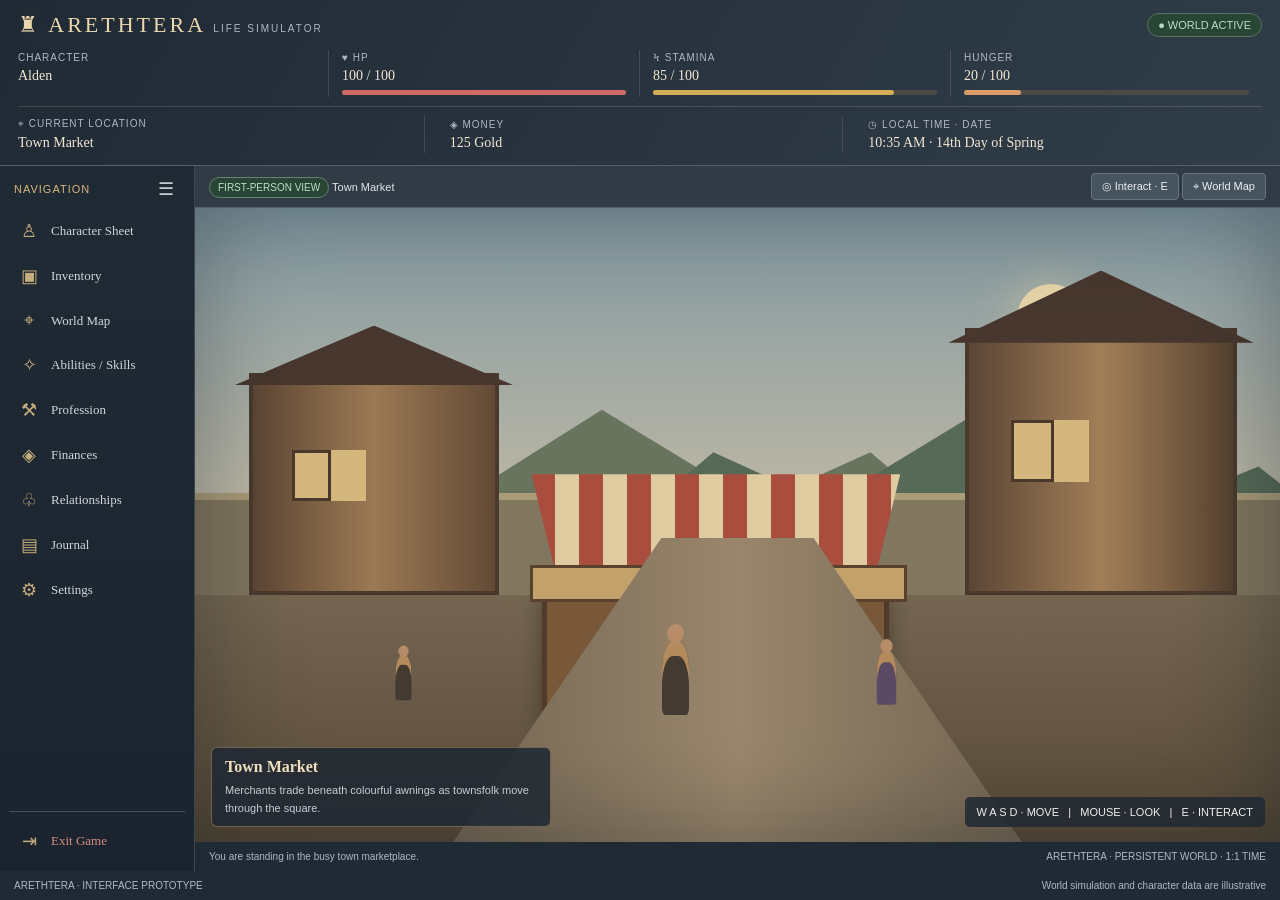
==== interface/index.html @ 434f33f5 "Initial Game Interface" ====
<!doctype html>
<html lang="en">
<head>
<meta charset="utf-8"><meta name="viewport" content="width=device-width,initial-scale=1">
<title>Arethtera — Interface Prototype</title>
<style>
:root{--bg:#1c2631;--panel:#293542;--gold:#d5b77b;--paper:#d8c49d;--ink:#493a29;--muted:#aeb8c3}
*{box-sizing:border-box}body{margin:0;background:#111820;color:#eee;font-family:Georgia,serif}button{font:inherit;cursor:pointer}
.app{height:100vh;min-height:600px;display:flex;flex-direction:column;overflow:hidden}
header{background:linear-gradient(120deg,#202a35,#303d49);padding:12px 18px;border-bottom:1px solid #53606c;z-index:2}
.brandrow,.row,.bottom,.navtop,.toolbar,.panelhead{display:flex;align-items:center;justify-content:space-between;gap:12px}
.brand{font-size:22px;letter-spacing:3px;color:#ead7ad}.brand small{font:10px Arial;color:#aeb8c3;letter-spacing:2px}
.active{font:11px Arial;color:#b9dfc2;border:1px solid #54735d;background:#294536;border-radius:20px;padding:5px 10px}
.stats{display:grid;grid-template-columns:repeat(4,1fr);margin-top:12px}.stats.bottom{grid-template-columns:repeat(3,1fr);border-top:1px solid #ffffff20;padding-top:9px;margin-top:9px}
.stat{padding:2px 13px;border-right:1px solid #ffffff20;min-width:0}.stat:first-child{padding-left:0}.stat:last-child{border:0}
.label{font:10px Arial;letter-spacing:1px;color:#aeb8c3;text-transform:uppercase;margin-bottom:5px}.value{font-size:14px;color:#f2e7d2;white-space:nowrap;overflow:hidden;text-overflow:ellipsis}
.meter{height:5px;background:#4a4b45;border-radius:9px;margin-top:6px}.meter i{display:block;height:100%;border-radius:9px}.hp{width:100%;background:#cf6a66}.stam{width:85%;background:#d4ad57}.hun{width:20%;background:#d99c66}
.layout{display:flex;flex:1;min-height:0}.sidebar{width:195px;flex:0 0 195px;background:linear-gradient(#202a35,#1b242e);padding:9px;display:flex;flex-direction:column;border-right:1px solid #3b4651;transition:.2s}.sidebar.collapsed{width:60px;flex-basis:60px}
.navtop{height:35px;padding:0 5px 8px;color:var(--gold);font:11px Arial;letter-spacing:1px}.navtop button{background:none;color:#c4ccd3;border:0;font-size:18px}
nav{display:flex;flex-direction:column;gap:3px}.navbtn{display:flex;align-items:center;gap:12px;width:100%;padding:10px;color:#d0d6dc;background:none;border:0;border-radius:5px;text-align:left;font-size:13px;white-space:nowrap}.navbtn .ico{width:20px;text-align:center;color:#c5ad7c;font:18px Arial}.navbtn:hover{background:#3a4652}.navbtn.selected{background:#465460;color:#f0d9ac;box-shadow:inset 3px 0 var(--gold)}
.collapsed .navlabel,.collapsed .navtitle{display:none}.collapsed .navbtn{justify-content:center;padding:11px 4px}.exit{margin-top:auto;border-top:1px solid #46515c;padding-top:8px}.exit button{color:#d58b83}
.main{flex:1;min-width:0;display:flex;flex-direction:column;background:#29343e;position:relative}.toolbar{height:42px;flex:0 0 42px;background:#303b46;padding:0 14px;border-bottom:1px solid #53606c;font:11px Arial;color:#e0e5e9}
.pill{font:10px Arial;border:1px solid #66816e;color:#b9dfc2;background:#294536;padding:4px 8px;border-radius:20px}.toolbar button,.small{background:#465460;color:#edf0f2;border:1px solid #66737e;border-radius:4px;padding:6px 10px;font-size:11px}
.scene{position:relative;flex:1;min-height:220px;overflow:hidden;background:linear-gradient(#8b9da4 0%,#c4bba5 42%,#81735d 43%,#574936 100%)}
.sky{position:absolute;inset:0 0 47%;background:linear-gradient(#8299a2,#c4bba5)}.sun{position:absolute;top:12%;right:18%;width:68px;height:68px;border-radius:50%;background:#e5d3a8;box-shadow:0 0 50px #f4dba477}
.hill{position:absolute;bottom:43%;width:75%;height:28%;background:#68745d;clip-path:polygon(0 100%,16% 42%,30% 68%,50% 10%,69% 63%,83% 34%,100% 100%)}.hill.r{right:-10%;transform:scaleX(-1);background:#566a57}
.wall{position:absolute;bottom:39%;width:100%;height:16%;background:#81765e;border-top:7px solid #a99a78}
.house{position:absolute;bottom:39%;left:5%;width:23%;height:35%;background:linear-gradient(90deg,#5d4634,#9b7953,#634a36);border:4px solid #493a2d}.house:before{content:"";position:absolute;left:-8%;top:-24%;width:116%;height:28%;background:#47372e;clip-path:polygon(0 100%,50% 0,100% 100%)}
.house.right{left:auto;right:4%;width:25%;height:42%;background:linear-gradient(90deg,#5b4535,#a17e57,#584331)}
.window{position:absolute;top:34%;left:16%;width:16%;height:24%;background:#d4b77c;border:3px solid #49382b;box-shadow:35px 0 #d4b77c}
.awning{position:absolute;bottom:39%;left:31%;width:34%;height:19%;background:repeating-linear-gradient(90deg,#a94e3f 0 24px,#e0cba1 24px 48px);clip-path:polygon(0 0,100% 0,92% 100%,8% 100%);border-bottom:5px solid #4c3728}
.stall{position:absolute;bottom:20%;left:32%;width:32%;height:20%;background:#79583a;border:5px solid #503a29;box-shadow:0 10px 18px #24180f77}.stall:before{content:"";position:absolute;left:-5%;top:-24%;width:110%;height:26%;background:#c2a16b;border:3px solid #5a412e}
.road{position:absolute;bottom:-22%;left:15%;width:70%;height:70%;background:linear-gradient(90deg,#665b4b,#99866b 50%,#665b4b);clip-path:polygon(40% 0,60% 0,100% 100%,0 100%)}
.person{position:absolute;bottom:20%;width:27px;height:74px;border-radius:40% 40% 10% 10%;background:#433a31;box-shadow:inset 0 15px #b38a5c}.person:before{content:"";position:absolute;top:-17px;left:5px;width:17px;height:19px;border-radius:50%;background:#b88c68}.p1{left:43%}.p2{right:35%;transform:scale(.72);background:#5b4a64}.p3{left:18%;transform:scale(.6)}
.vignette{position:absolute;inset:0;box-shadow:inset 0 0 100px #10182066;pointer-events:none}
.loccard{position:absolute;left:16px;bottom:15px;background:#202833dc;border:1px solid #d5b77b66;border-radius:6px;padding:10px 13px;max-width:340px}.loccard strong{display:block;color:#f0dfbd;margin-bottom:4px}.loccard span{font:11px Arial;color:#c5cdd4}
.hint{position:absolute;right:15px;bottom:15px;background:#202833d9;padding:9px 12px;border-radius:5px;font:11px Arial}
.scenefoot,.footer{background:#202a35;padding:9px 14px;display:flex;justify-content:space-between;gap:10px;color:#aeb8c3;font:10px Arial}
.overlay{position:absolute;inset:0;background:#080c11a8;backdrop-filter:blur(3px);display:flex;align-items:center;justify-content:center;padding:3vh 3vw;z-index:4}.panel{width:min(76%,1000px);height:min(76%,760px);min-height:340px;background:linear-gradient(135deg,#e0cda8,#cdb88e);color:var(--ink);border:8px solid #493829;outline:2px solid #b99b64;box-shadow:0 20px 70px #000b,inset 0 0 35px #8e714033;display:flex;flex-direction:column;padding:19px;position:relative}.panel:before{content:"";position:absolute;inset:6px;border:1px solid #987b50;pointer-events:none}
.panelhead{border-bottom:1px solid #9e865d;padding-bottom:12px;position:relative;z-index:1}.ptitle{font-size:23px}.psub{font:11px Arial;color:#786348;margin-top:4px}.close{background:#57432e;color:#f2dfba;padding:7px 12px;border:0;border-radius:3px}
.panelbody{overflow:auto;padding:14px 5px;position:relative;z-index:1}.card{background:#c4ad7e;border:1px solid #9e865d;padding:13px;margin:7px 0}.card h3{margin:0 0 7px;font-size:15px}.card p{font-size:13px;line-height:1.5;color:#59472f}.grid{display:grid;grid-template-columns:repeat(2,minmax(0,1fr));gap:10px}
.map{position:absolute;inset:0;background:#cdb98f;color:#493a29;z-index:6;padding:18px;display:flex;flex-direction:column}.maphead{display:flex;justify-content:space-between;align-items:center;border-bottom:1px solid #907951;padding-bottom:12px}.maptitle{font-size:24px}.mapcanvas{position:relative;flex:1;margin:14px 0;background:radial-gradient(ellipse at 48% 45%,#e1d1a9,#c5ad7d 70%,#ad956b);border:3px solid #806847;overflow:hidden;min-height:250px}
.mapcanvas svg{width:100%;height:100%;position:absolute;inset:0}.place{position:absolute;background:#59432d;color:#f4e5c7;border:1px solid #3f2d1e;padding:7px 10px;border-radius:3px;font-size:12px}.place:hover{background:#80623d}.legend{font:11px Arial;color:#59472f;display:flex;gap:18px;flex-wrap:wrap}
.toast{position:absolute;top:12px;left:50%;transform:translateX(-50%);z-index:9;background:#202833ed;color:#f1dfbd;border:1px solid var(--gold);padding:10px 16px;border-radius:5px;font:12px Arial;display:none}.toast.show{display:block}
[hidden]{display:none!important}
@media(max-width:700px){header{padding:9px}.brand{font-size:17px}.brand small{display:none}.stat{padding:2px 6px}.label{font-size:8px}.value{font-size:11px}.sidebar{width:55px;flex-basis:55px;padding:7px 4px}.sidebar .navlabel,.sidebar .navtitle{display:none}.sidebar .navbtn{justify-content:center;padding:10px 3px}.panel{width:96%;height:88%;padding:13px;border-width:5px}.grid{grid-template-columns:1fr}.hint{display:none}}
</style>
</head>
<body>
<div class="app">
<header>
 <div class="brandrow"><div class="brand">♜ ARETHTERA <small>LIFE SIMULATOR</small></div><span class="active">● WORLD ACTIVE</span></div>
 <div class="stats">
  <div class="stat"><div class="label">Character</div><div class="value">Alden</div></div>
  <div class="stat"><div class="label">♥ HP</div><div class="value">100 / 100</div><div class="meter"><i class="hp"></i></div></div>
  <div class="stat"><div class="label">ϟ Stamina</div><div class="value">85 / 100</div><div class="meter"><i class="stam"></i></div></div>
  <div class="stat"><div class="label">Hunger</div><div class="value">20 / 100</div><div class="meter"><i class="hun"></i></div></div>
 </div>
 <div class="stats bottom">
  <div class="stat"><div class="label">⌖ Current Location</div><div class="value" id="locationHeader">Town Market</div></div>
  <div class="stat"><div class="label">◈ Money</div><div class="value">125 Gold</div></div>
  <div class="stat"><div class="label">◷ Local Time · Date</div><div class="value" id="clock">10:35 AM · 14th Day of Spring</div></div>
 </div>
</header>
<div class="layout">
<aside class="sidebar" id="sidebar">
 <div class="navtop"><span class="navtitle">NAVIGATION</span><button id="collapse" title="Collapse navigation">☰</button></div>
 <nav id="nav"></nav>
 <div class="exit"><button class="navbtn" data-menu="Exit Game"><span class="ico">⇥</span><span class="navlabel">Exit Game</span></button></div>
</aside>
<main class="main">
 <div class="toolbar"><div><span class="pill">FIRST-PERSON VIEW</span> <span id="sceneLocation">Town Market</span></div><div><button id="interact">◎ Interact · E</button> <button id="mapBtn">⌖ World Map</button></div></div>
 <section class="scene" aria-label="Illustrative medieval marketplace scene">
  <div class="sky"></div><div class="sun"></div><div class="hill"></div><div class="hill r"></div><div class="wall"></div>
  <div class="house"><span class="window"></span></div><div class="house right"><span class="window"></span></div><div class="awning"></div><div class="stall"></div><div class="road"></div>
  <div class="person p1"></div><div class="person p2"></div><div class="person p3"></div><div class="vignette"></div>
  <div class="loccard"><strong id="locationTitle">Town Market</strong><span id="locationDescription">Merchants trade beneath colourful awnings as townsfolk move through the square.</span></div>
  <div class="hint">W A S D · MOVE &nbsp; | &nbsp; MOUSE · LOOK &nbsp; | &nbsp; E · INTERACT</div>
 </section>
 <div class="scenefoot"><span id="status">You are standing in the busy town marketplace.</span><span>ARETHTERA · PERSISTENT WORLD · 1:1 TIME</span></div>
</main>
</div>
<div class="footer"><span>ARETHTERA · INTERFACE PROTOTYPE</span><span>World simulation and character data are illustrative</span></div>
<div class="toast" id="toast"></div>
<div class="overlay" id="overlay" hidden><section class="panel"><div class="panelhead"><div><div class="ptitle" id="panelTitle"></div><div class="psub">THE RECORDS OF YOUR LIFE IN ARETHTERA</div></div><button class="close" id="closePanel">✕ Close</button></div><div class="panelbody" id="panelBody"></div></section></div>
<div class="map" id="map" hidden>
 <div class="maphead"><div><div class="maptitle">✥ World Map</div><div class="psub">Known roads and major settlements · Select a destination to inspect</div></div><button class="close" id="closeMap">✕ Return to World</button></div>
 <div class="mapcanvas">
  <svg viewBox="0 0 1000 600" preserveAspectRatio="none"><defs><pattern id="dots" width="28" height="28" patternUnits="userSpaceOnUse"><circle cx="2" cy="2" r="1" fill="#806b48" opacity=".35"/></pattern></defs><rect width="1000" height="600" fill="url(#dots)"/><path d="M0 450 Q180 370 260 430 T500 400 T760 430 T1000 350" fill="none" stroke="#78939a" stroke-width="34" opacity=".55"/><path d="M70 100 Q230 170 360 290 T600 350 T900 180" fill="none" stroke="#9a8054" stroke-width="7" stroke-dasharray="14 8"/><path d="M180 520 Q300 420 360 290 T700 100" fill="none" stroke="#9a8054" stroke-width="6" stroke-dasharray="12 8"/><path d="M80 80L220 35 350 80 310 190 160 210Z" fill="#6d7e60" opacity=".55"/><path d="M710 350L850 310 970 400 900 550 750 520Z" fill="#6d7e60" opacity=".45"/><g fill="#8b7651" opacity=".65"><path d="M90 260l40-75 30 75z"/><path d="M140 280l45-85 35 85z"/><path d="M790 160l45-85 35 85z"/></g><g fill="#665238" font-family="Georgia" font-size="20" font-style="italic"><text x="360" y="90">Northern Woodlands</text><text x="650" y="560">Southern Reach</text><text x="60" y="350">Western Hills</text></g></svg>
  <button class="place" style="left:42%;top:39%" data-place="Town Market">✦ Town Market</button><button class="place" style="left:13%;top:68%" data-place="Westfield Village">◆ Westfield Village</button><button class="place" style="left:72%;top:24%" data-place="Northwatch">◆ Northwatch</button><button class="place" style="left:68%;top:73%" data-place="Southern Farmlands">◇ Southern Farmlands</button>
 </div>
 <div class="legend"><span>✦ Current location</span><span>◆ Known settlement</span><span>◇ Region of interest</span><span>Minor locations are discovered through exploration.</span></div>
</div>
</div>
<script>
const entries=[["Character Sheet","♙"],["Inventory","▣"],["World Map","⌖"],["Abilities / Skills","✧"],["Profession","⚒"],["Finances","◈"],["Relationships","♧"],["Journal","▤"],["Settings","⚙"]];
const nav=document.getElementById("nav");
entries.forEach(([name,ico])=>{let b=document.createElement("button");b.className="navbtn";b.dataset.menu=name;b.innerHTML=`<span class="ico">${ico}</span><span class="navlabel">${name}</span>`;nav.appendChild(b)});
const $=id=>document.getElementById(id),overlay=$("overlay"),map=$("map");
const descriptions={"Town Market":"Merchants trade beneath colourful awnings as townsfolk move through the square.","Westfield Village":"A small settlement of cottages, workshops, and fields beyond the town road.","Northwatch":"A northern settlement near the wooded frontier.","Southern Farmlands":"Open fields, farmsteads, and country lanes stretch across the southern region."};
function toast(s){$("toast").textContent=s;$("toast").classList.add("show");clearTimeout(window.toastTimer);window.toastTimer=setTimeout(()=>$("toast").classList.remove("show"),2600)}
function setLocation(place){$("locationHeader").textContent=place;$("sceneLocation").textContent=place;$("locationTitle").textContent=place;$("locationDescription").textContent=descriptions[place];$("status").textContent="You are now at "+place+".";map.hidden=true;toast("Location selected: "+place+". Travel is illustrative in this prototype.");}
const content={
"Character Sheet":`<div class="grid"><div class="card"><h3>Personal Details</h3><p><b>Name:</b> Alden<br><b>Age:</b> 24<br><b>Status:</b> Citizen<br><b>Birthplace:</b> Not recorded</p></div><div class="card"><h3>Physical Condition</h3><p><b>Health:</b> 100 / 100<br><b>Stamina:</b> 85 / 100<br><b>Hunger:</b> 20 / 100</p></div><div class="card"><h3>Character Background</h3><p>History, family origins, personality, and personal characteristics.</p></div><div class="card"><h3>Social Standing</h3><p>Reputation, status, community recognition, and personal milestones.</p></div></div>`,
"Inventory":`<div class="card"><h3>Carried Possessions</h3><div class="grid">${["Clothing","Food","Tools","Materials","Personal Items","Valuables"].map(x=>`<div class="card">◈ ${x}</div>`).join("")}</div><p>Items, equipment, storage, weight, and descriptions.</p></div>`,
"Abilities / Skills":`<div class="card"><h3>Skills and Abilities</h3>${["Craftsmanship","Agriculture","Trading","Cooking","Social Skills","Animal Husbandry"].map(x=>`<p>${x}<span style="float:right">Untrained</span></p>`).join("")}</div>`,
"Profession":`<div class="grid"><div class="card"><h3>Current Profession</h3><p>Not yet employed.</p></div><div class="card"><h3>Work and Opportunities</h3><p>Employment, available tasks, work history, and professional progression.</p></div></div>`,
"Finances":`<div class="card"><h3>Personal Ledger</h3><h2>125 Gold</h2><p>Income · Expenses · Transactions · Savings · Debts · Property</p></div>`,
"Relationships":`<div class="grid"><div class="card"><h3>Family</h3><p>Family members and household relationships.</p></div><div class="card"><h3>Acquaintances</h3><p>Friends, neighbours, colleagues, and contacts.</p></div><div class="card"><h3>Social Standing</h3><p>Reputation, trust, and community relationships.</p></div></div>`,
"Journal":`<div class="card"><h3>Personal Journal</h3><p><b>14th Day of Spring</b><br>Arrived at the Town Market. The marketplace is busy with merchants and townsfolk.</p><p>Events, discoveries, milestones, and personal notes will be recorded here.</p></div>`,
"Settings":`<div class="card"><h3>Game Settings</h3><p>Interface, display, audio, accessibility, and control preferences.</p><p><label><input type="checkbox" checked> Show contextual interaction hints</label></p><p><label><input type="checkbox" checked> Confirm before exiting</label></p></div>`,
"Exit Game":`<div class="card"><h3>Leave Arethtera?</h3><p>Your character's location and world state would be saved before exiting.</p><button class="close" onclick="toast('Save and exit are not connected in this prototype.')">Save and Exit</button> <button class="close" onclick="closePanel()">Return to Game</button></div>`
};
function openMenu(name){document.querySelectorAll(".navbtn[data-menu]").forEach(b=>b.classList.toggle("selected",b.dataset.menu===name));if(name==="World Map"){overlay.hidden=true;map.hidden=false;return}map.hidden=true;$("panelTitle").textContent=name;$("panelBody").innerHTML=content[name]||"";overlay.hidden=false}
function closePanel(){overlay.hidden=true;document.querySelectorAll(".navbtn").forEach(b=>b.classList.remove("selected"))}
document.addEventListener("click",e=>{let b=e.target.closest("[data-menu]");if(b)openMenu(b.dataset.menu)});
$("collapse").onclick=()=>$("sidebar").classList.toggle("collapsed");
$("closePanel").onclick=closePanel;$("mapBtn").onclick=()=>openMenu("World Map");
$("closeMap").onclick=()=>{map.hidden=true;document.querySelectorAll(".navbtn").forEach(b=>b.classList.remove("selected"))};
document.querySelectorAll(".place").forEach(b=>b.onclick=()=>setLocation(b.dataset.place));
$("interact").onclick=()=>toast("Nearby: Speak to merchant · Browse goods · Look around · Inspect stalls");
document.addEventListener("keydown",e=>{if(e.key==="Escape"){if(!map.hidden)$("closeMap").click();else if(!overlay.hidden)closePanel()}if(e.key.toLowerCase()==="e"&&overlay.hidden&&map.hidden)toast("Nearby interactions: Speak to merchant · Browse goods · Look around")});
/* Production clock note: obtain authoritative UTC from the game server, then format it in the character's in-game IANA time zone. */
</script>
</body></html>
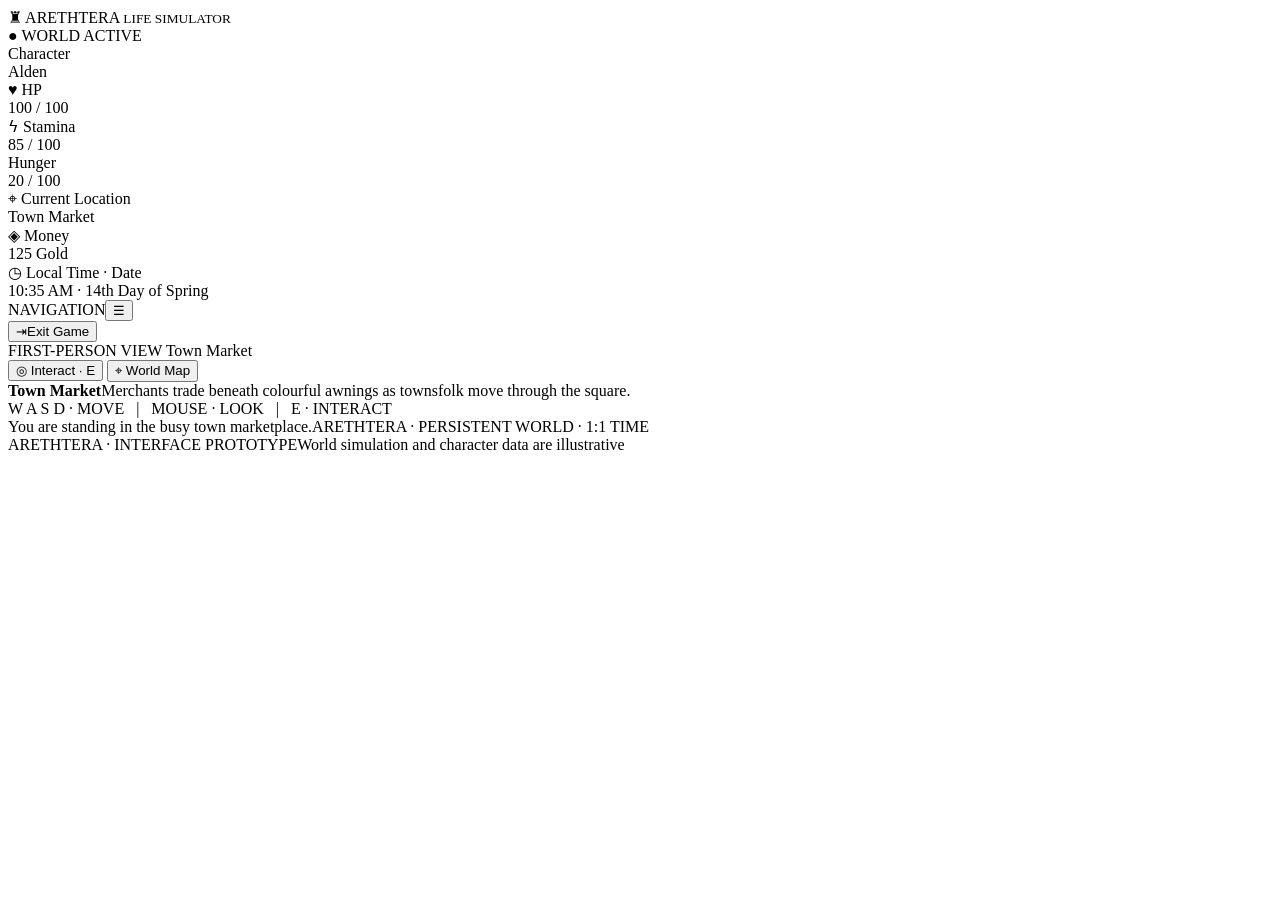
==== commit 28af5e23: "Split Interface Files" ====
--- a/interface/index.html
+++ b/interface/index.html
@@ -2,49 +2,9 @@
 <html lang="en">
 <head>
 <meta charset="utf-8"><meta name="viewport" content="width=device-width,initial-scale=1">
+<link rel="stylesheet" href="../css/interface.css">
+<script src="../js/interface.js" defer></script>
 <title>Arethtera — Interface Prototype</title>
-<style>
-:root{--bg:#1c2631;--panel:#293542;--gold:#d5b77b;--paper:#d8c49d;--ink:#493a29;--muted:#aeb8c3}
-*{box-sizing:border-box}body{margin:0;background:#111820;color:#eee;font-family:Georgia,serif}button{font:inherit;cursor:pointer}
-.app{height:100vh;min-height:600px;display:flex;flex-direction:column;overflow:hidden}
-header{background:linear-gradient(120deg,#202a35,#303d49);padding:12px 18px;border-bottom:1px solid #53606c;z-index:2}
-.brandrow,.row,.bottom,.navtop,.toolbar,.panelhead{display:flex;align-items:center;justify-content:space-between;gap:12px}
-.brand{font-size:22px;letter-spacing:3px;color:#ead7ad}.brand small{font:10px Arial;color:#aeb8c3;letter-spacing:2px}
-.active{font:11px Arial;color:#b9dfc2;border:1px solid #54735d;background:#294536;border-radius:20px;padding:5px 10px}
-.stats{display:grid;grid-template-columns:repeat(4,1fr);margin-top:12px}.stats.bottom{grid-template-columns:repeat(3,1fr);border-top:1px solid #ffffff20;padding-top:9px;margin-top:9px}
-.stat{padding:2px 13px;border-right:1px solid #ffffff20;min-width:0}.stat:first-child{padding-left:0}.stat:last-child{border:0}
-.label{font:10px Arial;letter-spacing:1px;color:#aeb8c3;text-transform:uppercase;margin-bottom:5px}.value{font-size:14px;color:#f2e7d2;white-space:nowrap;overflow:hidden;text-overflow:ellipsis}
-.meter{height:5px;background:#4a4b45;border-radius:9px;margin-top:6px}.meter i{display:block;height:100%;border-radius:9px}.hp{width:100%;background:#cf6a66}.stam{width:85%;background:#d4ad57}.hun{width:20%;background:#d99c66}
-.layout{display:flex;flex:1;min-height:0}.sidebar{width:195px;flex:0 0 195px;background:linear-gradient(#202a35,#1b242e);padding:9px;display:flex;flex-direction:column;border-right:1px solid #3b4651;transition:.2s}.sidebar.collapsed{width:60px;flex-basis:60px}
-.navtop{height:35px;padding:0 5px 8px;color:var(--gold);font:11px Arial;letter-spacing:1px}.navtop button{background:none;color:#c4ccd3;border:0;font-size:18px}
-nav{display:flex;flex-direction:column;gap:3px}.navbtn{display:flex;align-items:center;gap:12px;width:100%;padding:10px;color:#d0d6dc;background:none;border:0;border-radius:5px;text-align:left;font-size:13px;white-space:nowrap}.navbtn .ico{width:20px;text-align:center;color:#c5ad7c;font:18px Arial}.navbtn:hover{background:#3a4652}.navbtn.selected{background:#465460;color:#f0d9ac;box-shadow:inset 3px 0 var(--gold)}
-.collapsed .navlabel,.collapsed .navtitle{display:none}.collapsed .navbtn{justify-content:center;padding:11px 4px}.exit{margin-top:auto;border-top:1px solid #46515c;padding-top:8px}.exit button{color:#d58b83}
-.main{flex:1;min-width:0;display:flex;flex-direction:column;background:#29343e;position:relative}.toolbar{height:42px;flex:0 0 42px;background:#303b46;padding:0 14px;border-bottom:1px solid #53606c;font:11px Arial;color:#e0e5e9}
-.pill{font:10px Arial;border:1px solid #66816e;color:#b9dfc2;background:#294536;padding:4px 8px;border-radius:20px}.toolbar button,.small{background:#465460;color:#edf0f2;border:1px solid #66737e;border-radius:4px;padding:6px 10px;font-size:11px}
-.scene{position:relative;flex:1;min-height:220px;overflow:hidden;background:linear-gradient(#8b9da4 0%,#c4bba5 42%,#81735d 43%,#574936 100%)}
-.sky{position:absolute;inset:0 0 47%;background:linear-gradient(#8299a2,#c4bba5)}.sun{position:absolute;top:12%;right:18%;width:68px;height:68px;border-radius:50%;background:#e5d3a8;box-shadow:0 0 50px #f4dba477}
-.hill{position:absolute;bottom:43%;width:75%;height:28%;background:#68745d;clip-path:polygon(0 100%,16% 42%,30% 68%,50% 10%,69% 63%,83% 34%,100% 100%)}.hill.r{right:-10%;transform:scaleX(-1);background:#566a57}
-.wall{position:absolute;bottom:39%;width:100%;height:16%;background:#81765e;border-top:7px solid #a99a78}
-.house{position:absolute;bottom:39%;left:5%;width:23%;height:35%;background:linear-gradient(90deg,#5d4634,#9b7953,#634a36);border:4px solid #493a2d}.house:before{content:"";position:absolute;left:-8%;top:-24%;width:116%;height:28%;background:#47372e;clip-path:polygon(0 100%,50% 0,100% 100%)}
-.house.right{left:auto;right:4%;width:25%;height:42%;background:linear-gradient(90deg,#5b4535,#a17e57,#584331)}
-.window{position:absolute;top:34%;left:16%;width:16%;height:24%;background:#d4b77c;border:3px solid #49382b;box-shadow:35px 0 #d4b77c}
-.awning{position:absolute;bottom:39%;left:31%;width:34%;height:19%;background:repeating-linear-gradient(90deg,#a94e3f 0 24px,#e0cba1 24px 48px);clip-path:polygon(0 0,100% 0,92% 100%,8% 100%);border-bottom:5px solid #4c3728}
-.stall{position:absolute;bottom:20%;left:32%;width:32%;height:20%;background:#79583a;border:5px solid #503a29;box-shadow:0 10px 18px #24180f77}.stall:before{content:"";position:absolute;left:-5%;top:-24%;width:110%;height:26%;background:#c2a16b;border:3px solid #5a412e}
-.road{position:absolute;bottom:-22%;left:15%;width:70%;height:70%;background:linear-gradient(90deg,#665b4b,#99866b 50%,#665b4b);clip-path:polygon(40% 0,60% 0,100% 100%,0 100%)}
-.person{position:absolute;bottom:20%;width:27px;height:74px;border-radius:40% 40% 10% 10%;background:#433a31;box-shadow:inset 0 15px #b38a5c}.person:before{content:"";position:absolute;top:-17px;left:5px;width:17px;height:19px;border-radius:50%;background:#b88c68}.p1{left:43%}.p2{right:35%;transform:scale(.72);background:#5b4a64}.p3{left:18%;transform:scale(.6)}
-.vignette{position:absolute;inset:0;box-shadow:inset 0 0 100px #10182066;pointer-events:none}
-.loccard{position:absolute;left:16px;bottom:15px;background:#202833dc;border:1px solid #d5b77b66;border-radius:6px;padding:10px 13px;max-width:340px}.loccard strong{display:block;color:#f0dfbd;margin-bottom:4px}.loccard span{font:11px Arial;color:#c5cdd4}
-.hint{position:absolute;right:15px;bottom:15px;background:#202833d9;padding:9px 12px;border-radius:5px;font:11px Arial}
-.scenefoot,.footer{background:#202a35;padding:9px 14px;display:flex;justify-content:space-between;gap:10px;color:#aeb8c3;font:10px Arial}
-.overlay{position:absolute;inset:0;background:#080c11a8;backdrop-filter:blur(3px);display:flex;align-items:center;justify-content:center;padding:3vh 3vw;z-index:4}.panel{width:min(76%,1000px);height:min(76%,760px);min-height:340px;background:linear-gradient(135deg,#e0cda8,#cdb88e);color:var(--ink);border:8px solid #493829;outline:2px solid #b99b64;box-shadow:0 20px 70px #000b,inset 0 0 35px #8e714033;display:flex;flex-direction:column;padding:19px;position:relative}.panel:before{content:"";position:absolute;inset:6px;border:1px solid #987b50;pointer-events:none}
-.panelhead{border-bottom:1px solid #9e865d;padding-bottom:12px;position:relative;z-index:1}.ptitle{font-size:23px}.psub{font:11px Arial;color:#786348;margin-top:4px}.close{background:#57432e;color:#f2dfba;padding:7px 12px;border:0;border-radius:3px}
-.panelbody{overflow:auto;padding:14px 5px;position:relative;z-index:1}.card{background:#c4ad7e;border:1px solid #9e865d;padding:13px;margin:7px 0}.card h3{margin:0 0 7px;font-size:15px}.card p{font-size:13px;line-height:1.5;color:#59472f}.grid{display:grid;grid-template-columns:repeat(2,minmax(0,1fr));gap:10px}
-.map{position:absolute;inset:0;background:#cdb98f;color:#493a29;z-index:6;padding:18px;display:flex;flex-direction:column}.maphead{display:flex;justify-content:space-between;align-items:center;border-bottom:1px solid #907951;padding-bottom:12px}.maptitle{font-size:24px}.mapcanvas{position:relative;flex:1;margin:14px 0;background:radial-gradient(ellipse at 48% 45%,#e1d1a9,#c5ad7d 70%,#ad956b);border:3px solid #806847;overflow:hidden;min-height:250px}
-.mapcanvas svg{width:100%;height:100%;position:absolute;inset:0}.place{position:absolute;background:#59432d;color:#f4e5c7;border:1px solid #3f2d1e;padding:7px 10px;border-radius:3px;font-size:12px}.place:hover{background:#80623d}.legend{font:11px Arial;color:#59472f;display:flex;gap:18px;flex-wrap:wrap}
-.toast{position:absolute;top:12px;left:50%;transform:translateX(-50%);z-index:9;background:#202833ed;color:#f1dfbd;border:1px solid var(--gold);padding:10px 16px;border-radius:5px;font:12px Arial;display:none}.toast.show{display:block}
-[hidden]{display:none!important}
-@media(max-width:700px){header{padding:9px}.brand{font-size:17px}.brand small{display:none}.stat{padding:2px 6px}.label{font-size:8px}.value{font-size:11px}.sidebar{width:55px;flex-basis:55px;padding:7px 4px}.sidebar .navlabel,.sidebar .navtitle{display:none}.sidebar .navbtn{justify-content:center;padding:10px 3px}.panel{width:96%;height:88%;padding:13px;border-width:5px}.grid{grid-template-columns:1fr}.hint{display:none}}
-</style>
 </head>
 <body>
 <div class="app">
@@ -92,34 +52,4 @@
  <div class="legend"><span>✦ Current location</span><span>◆ Known settlement</span><span>◇ Region of interest</span><span>Minor locations are discovered through exploration.</span></div>
 </div>
 </div>
-<script>
-const entries=[["Character Sheet","♙"],["Inventory","▣"],["World Map","⌖"],["Abilities / Skills","✧"],["Profession","⚒"],["Finances","◈"],["Relationships","♧"],["Journal","▤"],["Settings","⚙"]];
-const nav=document.getElementById("nav");
-entries.forEach(([name,ico])=>{let b=document.createElement("button");b.className="navbtn";b.dataset.menu=name;b.innerHTML=`<span class="ico">${ico}</span><span class="navlabel">${name}</span>`;nav.appendChild(b)});
-const $=id=>document.getElementById(id),overlay=$("overlay"),map=$("map");
-const descriptions={"Town Market":"Merchants trade beneath colourful awnings as townsfolk move through the square.","Westfield Village":"A small settlement of cottages, workshops, and fields beyond the town road.","Northwatch":"A northern settlement near the wooded frontier.","Southern Farmlands":"Open fields, farmsteads, and country lanes stretch across the southern region."};
-function toast(s){$("toast").textContent=s;$("toast").classList.add("show");clearTimeout(window.toastTimer);window.toastTimer=setTimeout(()=>$("toast").classList.remove("show"),2600)}
-function setLocation(place){$("locationHeader").textContent=place;$("sceneLocation").textContent=place;$("locationTitle").textContent=place;$("locationDescription").textContent=descriptions[place];$("status").textContent="You are now at "+place+".";map.hidden=true;toast("Location selected: "+place+". Travel is illustrative in this prototype.");}
-const content={
-"Character Sheet":`<div class="grid"><div class="card"><h3>Personal Details</h3><p><b>Name:</b> Alden<br><b>Age:</b> 24<br><b>Status:</b> Citizen<br><b>Birthplace:</b> Not recorded</p></div><div class="card"><h3>Physical Condition</h3><p><b>Health:</b> 100 / 100<br><b>Stamina:</b> 85 / 100<br><b>Hunger:</b> 20 / 100</p></div><div class="card"><h3>Character Background</h3><p>History, family origins, personality, and personal characteristics.</p></div><div class="card"><h3>Social Standing</h3><p>Reputation, status, community recognition, and personal milestones.</p></div></div>`,
-"Inventory":`<div class="card"><h3>Carried Possessions</h3><div class="grid">${["Clothing","Food","Tools","Materials","Personal Items","Valuables"].map(x=>`<div class="card">◈ ${x}</div>`).join("")}</div><p>Items, equipment, storage, weight, and descriptions.</p></div>`,
-"Abilities / Skills":`<div class="card"><h3>Skills and Abilities</h3>${["Craftsmanship","Agriculture","Trading","Cooking","Social Skills","Animal Husbandry"].map(x=>`<p>${x}<span style="float:right">Untrained</span></p>`).join("")}</div>`,
-"Profession":`<div class="grid"><div class="card"><h3>Current Profession</h3><p>Not yet employed.</p></div><div class="card"><h3>Work and Opportunities</h3><p>Employment, available tasks, work history, and professional progression.</p></div></div>`,
-"Finances":`<div class="card"><h3>Personal Ledger</h3><h2>125 Gold</h2><p>Income · Expenses · Transactions · Savings · Debts · Property</p></div>`,
-"Relationships":`<div class="grid"><div class="card"><h3>Family</h3><p>Family members and household relationships.</p></div><div class="card"><h3>Acquaintances</h3><p>Friends, neighbours, colleagues, and contacts.</p></div><div class="card"><h3>Social Standing</h3><p>Reputation, trust, and community relationships.</p></div></div>`,
-"Journal":`<div class="card"><h3>Personal Journal</h3><p><b>14th Day of Spring</b><br>Arrived at the Town Market. The marketplace is busy with merchants and townsfolk.</p><p>Events, discoveries, milestones, and personal notes will be recorded here.</p></div>`,
-"Settings":`<div class="card"><h3>Game Settings</h3><p>Interface, display, audio, accessibility, and control preferences.</p><p><label><input type="checkbox" checked> Show contextual interaction hints</label></p><p><label><input type="checkbox" checked> Confirm before exiting</label></p></div>`,
-"Exit Game":`<div class="card"><h3>Leave Arethtera?</h3><p>Your character's location and world state would be saved before exiting.</p><button class="close" onclick="toast('Save and exit are not connected in this prototype.')">Save and Exit</button> <button class="close" onclick="closePanel()">Return to Game</button></div>`
-};
-function openMenu(name){document.querySelectorAll(".navbtn[data-menu]").forEach(b=>b.classList.toggle("selected",b.dataset.menu===name));if(name==="World Map"){overlay.hidden=true;map.hidden=false;return}map.hidden=true;$("panelTitle").textContent=name;$("panelBody").innerHTML=content[name]||"";overlay.hidden=false}
-function closePanel(){overlay.hidden=true;document.querySelectorAll(".navbtn").forEach(b=>b.classList.remove("selected"))}
-document.addEventListener("click",e=>{let b=e.target.closest("[data-menu]");if(b)openMenu(b.dataset.menu)});
-$("collapse").onclick=()=>$("sidebar").classList.toggle("collapsed");
-$("closePanel").onclick=closePanel;$("mapBtn").onclick=()=>openMenu("World Map");
-$("closeMap").onclick=()=>{map.hidden=true;document.querySelectorAll(".navbtn").forEach(b=>b.classList.remove("selected"))};
-document.querySelectorAll(".place").forEach(b=>b.onclick=()=>setLocation(b.dataset.place));
-$("interact").onclick=()=>toast("Nearby: Speak to merchant · Browse goods · Look around · Inspect stalls");
-document.addEventListener("keydown",e=>{if(e.key==="Escape"){if(!map.hidden)$("closeMap").click();else if(!overlay.hidden)closePanel()}if(e.key.toLowerCase()==="e"&&overlay.hidden&&map.hidden)toast("Nearby interactions: Speak to merchant · Browse goods · Look around")});
-/* Production clock note: obtain authoritative UTC from the game server, then format it in the character's in-game IANA time zone. */
-</script>
 </body></html>
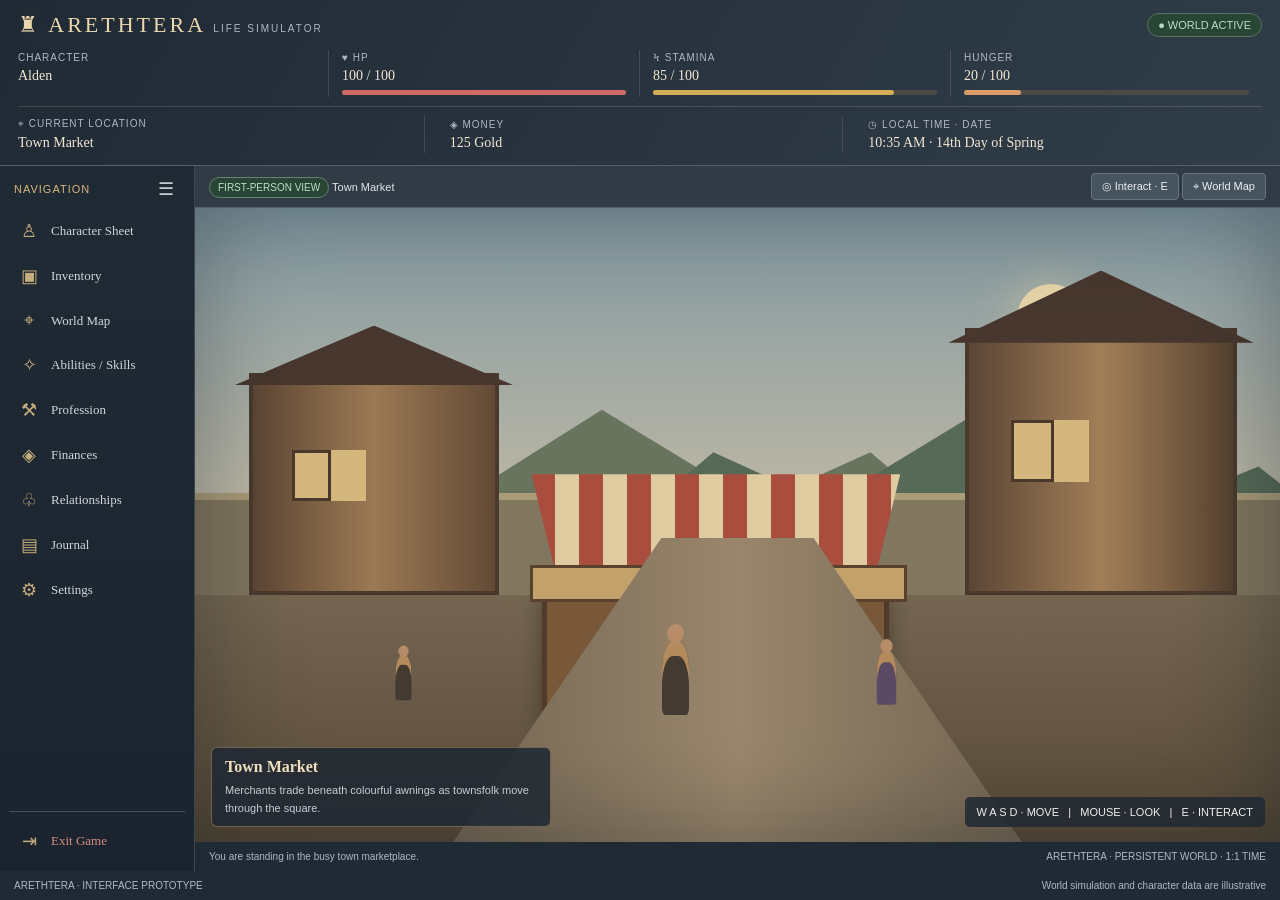
==== commit 21ee96b0: "Interface Update" ====
--- a/interface/index.html
+++ b/interface/index.html
@@ -4,7 +4,8 @@
 <meta charset="utf-8"><meta name="viewport" content="width=device-width,initial-scale=1">
 <link rel="stylesheet" href="../css/interface.css">
 <script src="../js/interface.js" defer></script>
-<title>Arethtera — Interface Prototype</title>
+<title>Arethtera — Interface</title>
+
 </head>
 <body>
 <div class="app">
--- a/css/interface.css
+++ b/css/interface.css
@@ -0,0 +1,40 @@
+:root{--bg:#1c2631;--panel:#293542;--gold:#d5b77b;--paper:#d8c49d;--ink:#493a29;--muted:#aeb8c3}
+*{box-sizing:border-box}body{margin:0;background:#111820;color:#eee;font-family:Georgia,serif}button{font:inherit;cursor:pointer}
+.app{height:100vh;min-height:600px;display:flex;flex-direction:column;overflow:hidden}
+header{background:linear-gradient(120deg,#202a35,#303d49);padding:12px 18px;border-bottom:1px solid #53606c;z-index:2}
+.brandrow,.row,.bottom,.navtop,.toolbar,.panelhead{display:flex;align-items:center;justify-content:space-between;gap:12px}
+.brand{font-size:22px;letter-spacing:3px;color:#ead7ad}.brand small{font:10px Arial;color:#aeb8c3;letter-spacing:2px}
+.active{font:11px Arial;color:#b9dfc2;border:1px solid #54735d;background:#294536;border-radius:20px;padding:5px 10px}
+.stats{display:grid;grid-template-columns:repeat(4,1fr);margin-top:12px}.stats.bottom{grid-template-columns:repeat(3,1fr);border-top:1px solid #ffffff20;padding-top:9px;margin-top:9px}
+.stat{padding:2px 13px;border-right:1px solid #ffffff20;min-width:0}.stat:first-child{padding-left:0}.stat:last-child{border:0}
+.label{font:10px Arial;letter-spacing:1px;color:#aeb8c3;text-transform:uppercase;margin-bottom:5px}.value{font-size:14px;color:#f2e7d2;white-space:nowrap;overflow:hidden;text-overflow:ellipsis}
+.meter{height:5px;background:#4a4b45;border-radius:9px;margin-top:6px}.meter i{display:block;height:100%;border-radius:9px}.hp{width:100%;background:#cf6a66}.stam{width:85%;background:#d4ad57}.hun{width:20%;background:#d99c66}
+.layout{display:flex;flex:1;min-height:0}.sidebar{width:195px;flex:0 0 195px;background:linear-gradient(#202a35,#1b242e);padding:9px;display:flex;flex-direction:column;border-right:1px solid #3b4651;transition:.2s}.sidebar.collapsed{width:60px;flex-basis:60px}
+.navtop{height:35px;padding:0 5px 8px;color:var(--gold);font:11px Arial;letter-spacing:1px}.navtop button{background:none;color:#c4ccd3;border:0;font-size:18px}
+nav{display:flex;flex-direction:column;gap:3px}.navbtn{display:flex;align-items:center;gap:12px;width:100%;padding:10px;color:#d0d6dc;background:none;border:0;border-radius:5px;text-align:left;font-size:13px;white-space:nowrap}.navbtn .ico{width:20px;text-align:center;color:#c5ad7c;font:18px Arial}.navbtn:hover{background:#3a4652}.navbtn.selected{background:#465460;color:#f0d9ac;box-shadow:inset 3px 0 var(--gold)}
+.collapsed .navlabel,.collapsed .navtitle{display:none}.collapsed .navbtn{justify-content:center;padding:11px 4px}.exit{margin-top:auto;border-top:1px solid #46515c;padding-top:8px}.exit button{color:#d58b83}
+.main{flex:1;min-width:0;display:flex;flex-direction:column;background:#29343e;position:relative}.toolbar{height:42px;flex:0 0 42px;background:#303b46;padding:0 14px;border-bottom:1px solid #53606c;font:11px Arial;color:#e0e5e9}
+.pill{font:10px Arial;border:1px solid #66816e;color:#b9dfc2;background:#294536;padding:4px 8px;border-radius:20px}.toolbar button,.small{background:#465460;color:#edf0f2;border:1px solid #66737e;border-radius:4px;padding:6px 10px;font-size:11px}
+.scene{position:relative;flex:1;min-height:220px;overflow:hidden;background:linear-gradient(#8b9da4 0%,#c4bba5 42%,#81735d 43%,#574936 100%)}
+.sky{position:absolute;inset:0 0 47%;background:linear-gradient(#8299a2,#c4bba5)}.sun{position:absolute;top:12%;right:18%;width:68px;height:68px;border-radius:50%;background:#e5d3a8;box-shadow:0 0 50px #f4dba477}
+.hill{position:absolute;bottom:43%;width:75%;height:28%;background:#68745d;clip-path:polygon(0 100%,16% 42%,30% 68%,50% 10%,69% 63%,83% 34%,100% 100%)}.hill.r{right:-10%;transform:scaleX(-1);background:#566a57}
+.wall{position:absolute;bottom:39%;width:100%;height:16%;background:#81765e;border-top:7px solid #a99a78}
+.house{position:absolute;bottom:39%;left:5%;width:23%;height:35%;background:linear-gradient(90deg,#5d4634,#9b7953,#634a36);border:4px solid #493a2d}.house:before{content:"";position:absolute;left:-8%;top:-24%;width:116%;height:28%;background:#47372e;clip-path:polygon(0 100%,50% 0,100% 100%)}
+.house.right{left:auto;right:4%;width:25%;height:42%;background:linear-gradient(90deg,#5b4535,#a17e57,#584331)}
+.window{position:absolute;top:34%;left:16%;width:16%;height:24%;background:#d4b77c;border:3px solid #49382b;box-shadow:35px 0 #d4b77c}
+.awning{position:absolute;bottom:39%;left:31%;width:34%;height:19%;background:repeating-linear-gradient(90deg,#a94e3f 0 24px,#e0cba1 24px 48px);clip-path:polygon(0 0,100% 0,92% 100%,8% 100%);border-bottom:5px solid #4c3728}
+.stall{position:absolute;bottom:20%;left:32%;width:32%;height:20%;background:#79583a;border:5px solid #503a29;box-shadow:0 10px 18px #24180f77}.stall:before{content:"";position:absolute;left:-5%;top:-24%;width:110%;height:26%;background:#c2a16b;border:3px solid #5a412e}
+.road{position:absolute;bottom:-22%;left:15%;width:70%;height:70%;background:linear-gradient(90deg,#665b4b,#99866b 50%,#665b4b);clip-path:polygon(40% 0,60% 0,100% 100%,0 100%)}
+.person{position:absolute;bottom:20%;width:27px;height:74px;border-radius:40% 40% 10% 10%;background:#433a31;box-shadow:inset 0 15px #b38a5c}.person:before{content:"";position:absolute;top:-17px;left:5px;width:17px;height:19px;border-radius:50%;background:#b88c68}.p1{left:43%}.p2{right:35%;transform:scale(.72);background:#5b4a64}.p3{left:18%;transform:scale(.6)}
+.vignette{position:absolute;inset:0;box-shadow:inset 0 0 100px #10182066;pointer-events:none}
+.loccard{position:absolute;left:16px;bottom:15px;background:#202833dc;border:1px solid #d5b77b66;border-radius:6px;padding:10px 13px;max-width:340px}.loccard strong{display:block;color:#f0dfbd;margin-bottom:4px}.loccard span{font:11px Arial;color:#c5cdd4}
+.hint{position:absolute;right:15px;bottom:15px;background:#202833d9;padding:9px 12px;border-radius:5px;font:11px Arial}
+.scenefoot,.footer{background:#202a35;padding:9px 14px;display:flex;justify-content:space-between;gap:10px;color:#aeb8c3;font:10px Arial}
+.overlay{position:absolute;inset:0;background:#080c11a8;backdrop-filter:blur(3px);display:flex;align-items:center;justify-content:center;padding:3vh 3vw;z-index:4}.panel{width:min(76%,1000px);height:min(76%,760px);min-height:340px;background:linear-gradient(135deg,#e0cda8,#cdb88e);color:var(--ink);border:8px solid #493829;outline:2px solid #b99b64;box-shadow:0 20px 70px #000b,inset 0 0 35px #8e714033;display:flex;flex-direction:column;padding:19px;position:relative}.panel:before{content:"";position:absolute;inset:6px;border:1px solid #987b50;pointer-events:none}
+.panelhead{border-bottom:1px solid #9e865d;padding-bottom:12px;position:relative;z-index:1}.ptitle{font-size:23px}.psub{font:11px Arial;color:#786348;margin-top:4px}.close{background:#57432e;color:#f2dfba;padding:7px 12px;border:0;border-radius:3px}
+.panelbody{overflow:auto;padding:14px 5px;position:relative;z-index:1}.card{background:#c4ad7e;border:1px solid #9e865d;padding:13px;margin:7px 0}.card h3{margin:0 0 7px;font-size:15px}.card p{font-size:13px;line-height:1.5;color:#59472f}.grid{display:grid;grid-template-columns:repeat(2,minmax(0,1fr));gap:10px}
+.map{position:absolute;inset:0;background:#cdb98f;color:#493a29;z-index:6;padding:18px;display:flex;flex-direction:column}.maphead{display:flex;justify-content:space-between;align-items:center;border-bottom:1px solid #907951;padding-bottom:12px}.maptitle{font-size:24px}.mapcanvas{position:relative;flex:1;margin:14px 0;background:radial-gradient(ellipse at 48% 45%,#e1d1a9,#c5ad7d 70%,#ad956b);border:3px solid #806847;overflow:hidden;min-height:250px}
+.mapcanvas svg{width:100%;height:100%;position:absolute;inset:0}.place{position:absolute;background:#59432d;color:#f4e5c7;border:1px solid #3f2d1e;padding:7px 10px;border-radius:3px;font-size:12px}.place:hover{background:#80623d}.legend{font:11px Arial;color:#59472f;display:flex;gap:18px;flex-wrap:wrap}
+.toast{position:absolute;top:12px;left:50%;transform:translateX(-50%);z-index:9;background:#202833ed;color:#f1dfbd;border:1px solid var(--gold);padding:10px 16px;border-radius:5px;font:12px Arial;display:none}.toast.show{display:block}
+[hidden]{display:none!important}
+@media(max-width:700px){header{padding:9px}.brand{font-size:17px}.brand small{display:none}.stat{padding:2px 6px}.label{font-size:8px}.value{font-size:11px}.sidebar{width:55px;flex-basis:55px;padding:7px 4px}.sidebar .navlabel,.sidebar .navtitle{display:none}.sidebar .navbtn{justify-content:center;padding:10px 3px}.panel{width:96%;height:88%;padding:13px;border-width:5px}.grid{grid-template-columns:1fr}.hint{display:none}}
